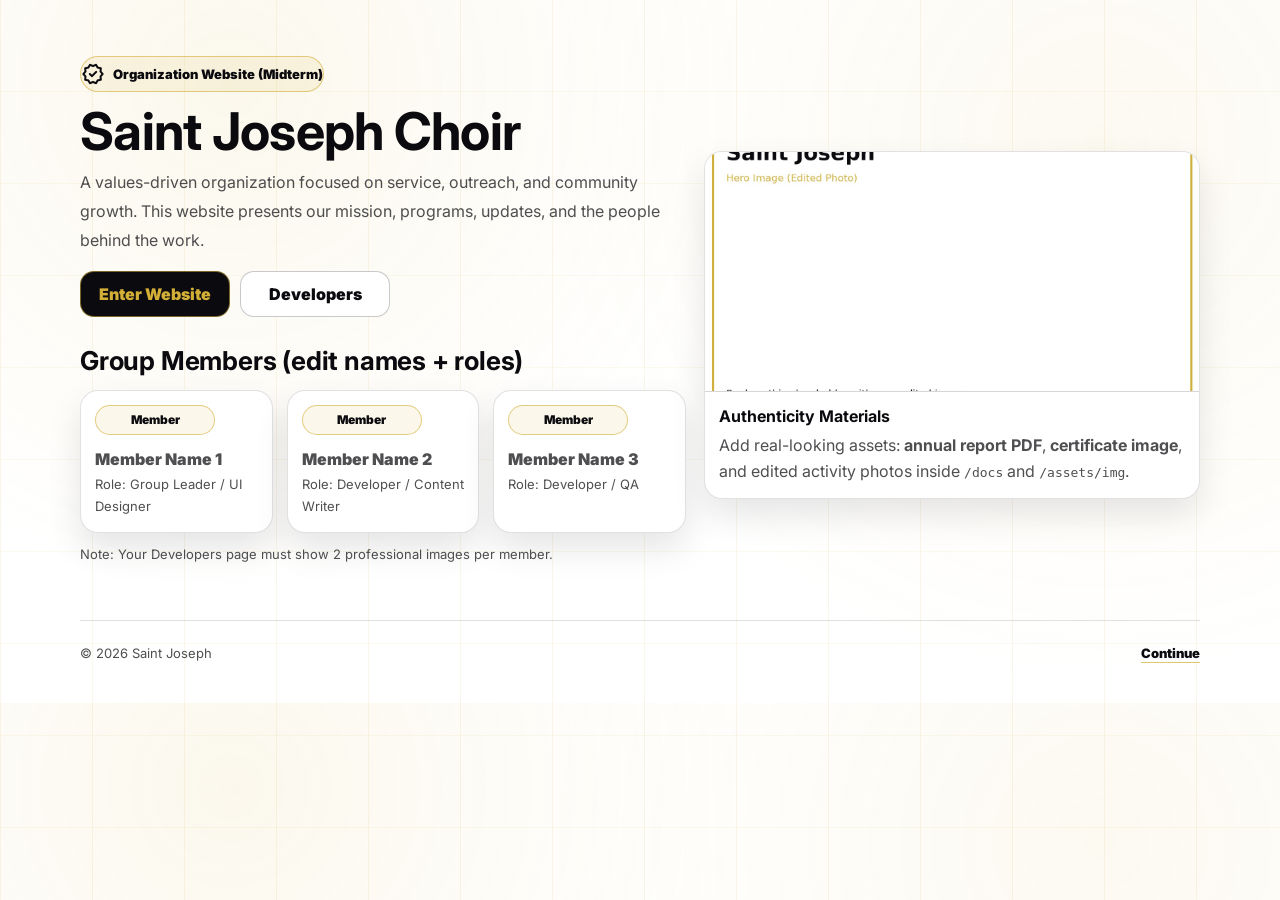
==== saint-joseph-website/index.html @ 407b4350 "Add files via upload" ====
<!doctype html>
<html lang="en">
<head>
  <meta charset="utf-8" />
  <meta name="viewport" content="width=device-width, initial-scale=1" />
  <title>Saint Joseph | Splash</title>
  <link rel="preconnect" href="https://fonts.googleapis.com">
  <link rel="preconnect" href="https://fonts.gstatic.com" crossorigin>
  <link href="https://fonts.googleapis.com/css2?family=Inter:wght@400;600;700;800;900&display=swap" rel="stylesheet">
  <link rel="stylesheet" href="https://fonts.googleapis.com/css2?family=Material+Symbols+Rounded:opsz,wght,FILL,GRAD@24,700,0,0">
  <link rel="stylesheet" href="assets/css/styles.css" />
</head>
<body class="bg">
  <a class="skip-link" href="#main">Skip to content</a>
<main id="main" class="container hero" aria-label="Splash">
    <div class="hero-grid">
      <section>
        <div class="kicker">
          <span class="material-symbols-rounded ico" aria-hidden="true">verified</span>
          Organization Website (Midterm)
        </div>

        <h1>Saint Joseph Choir</h1>
        <p class="lead">
          A values-driven organization focused on service, outreach, and community growth.
          This website presents our mission, programs, updates, and the people behind the work.
        </p>

        <div class="actions">
          <a class="btn primary" href="home.html">Enter Website</a>
          <a class="btn ghost" href="developers/index.html">Developers</a>
        </div>

        <section class="section">
          <h2>Group Members (edit names + roles)</h2>

          <div class="cards">
            <article class="card">
              <div class="card-inner">
                <div class="pill">Member</div>
                <p class="card-title">Member Name 1</p>
                <p class="small">Role: Group Leader / UI Designer</p>
              </div>
            </article>

            <article class="card">
              <div class="card-inner">
                <div class="pill">Member</div>
                <p class="card-title">Member Name 2</p>
                <p class="small">Role: Developer / Content Writer</p>
              </div>
            </article>

            <article class="card">
              <div class="card-inner">
                <div class="pill">Member</div>
                <p class="card-title">Member Name 3</p>
                <p class="small">Role: Developer / QA</p>
              </div>
            </article>
          </div>

          <p class="small" style="margin-top:10px;">
            Note: Your Developers page must show 2 professional images per member.
          </p>
        </section>
      </section>

      <aside class="panel" aria-label="Authenticity preview">
        <div class="panel-thumb">
          <img src="assets/img/hero.jpg" alt="Saint Joseph community service highlight photo">
        </div>
        <div class="panel-body">
          <strong>Authenticity Materials</strong>
          <p>
            Add real-looking assets: <b>annual report PDF</b>, <b>certificate image</b>,
            and edited activity photos inside <code>/docs</code> and <code>/assets/img</code>.
          </p>
        </div>
      </aside>
    </div>

    <footer class="footer">
      <div class="container footer-inner">
        <span>© <span id="y"></span> Saint Joseph</span>
        <a href="home.html">Continue</a>
      </div>
    </footer>
  </main>

  <script>document.getElementById('y').textContent = new Date().getFullYear();</script>
</body>
</html>
---- saint-joseph-website/assets/css/styles.css ----
/* White / Black / Gold — NO padding used */
:root{
  --white:#ffffff;
  --black:#0B0B0F;
  --gold:#D4AF37;

  --text:#0B0B0F;
  --muted: rgba(11,11,15,.72);

  --line: rgba(11,11,15,.12);
  --soft: rgba(11,11,15,.06);

  --shadow: 0 16px 34px rgba(11,11,15,.10);
  --radius: 18px;

  --wrap: min(1120px, 92vw);
}

*{ box-sizing:border-box }
html{ scroll-behavior:smooth }
body{
  margin:0;
  font-family: "Inter", system-ui, -apple-system, Segoe UI, Roboto, Arial, sans-serif;
  background:#fff;
  color:var(--text);
}

/* Clean, subtle gold grid (vector-ish) */
.bg{
  background:
    linear-gradient(90deg, rgba(212,175,55,.10) 1px, transparent 1px) 0 0 / 92px 92px,
    linear-gradient(0deg, rgba(212,175,55,.07) 1px, transparent 1px) 0 0 / 92px 92px,
    radial-gradient(circle at 18% 12%, rgba(212,175,55,.09), transparent 42%),
    radial-gradient(circle at 86% 20%, rgba(212,175,55,.07), transparent 45%),
    #fff;
}

a{ color:inherit; text-decoration:none }
img{ max-width:100%; display:block }

.container{ width:var(--wrap); margin:0 auto }

/* Accessibility */
.skip-link{
  position:absolute;
  left:-999px; top:auto;
  width:1px; height:1px;
  overflow:hidden;
}
.skip-link:focus{
  left:12px; top:12px;
  width:auto; height:auto;
  background:#fff;
  border:2px solid var(--gold);
  border-radius:12px;
  margin:0;
}

/* NAV */
.nav{
  position:sticky;
  top:0;
  z-index:50;
  background:rgba(255,255,255,.92);
  backdrop-filter: blur(10px);
  border-bottom:1px solid var(--line);
}
.nav-inner{
  display:flex;
  align-items:center;
  justify-content:space-between;
  min-height:64px;
}
.brand{
  display:flex;
  align-items:center;
  gap:10px;
  margin:10px 0;
}
.logo-badge{
  width:40px; height:40px;
  border-radius:14px;
  background:var(--black);
  color:var(--gold);
  display:grid; place-items:center;
  box-shadow:var(--shadow);
  font-weight:900;
  letter-spacing:.5px;
}
.brand-text{ line-height:1.05 }
.brand-title{ font-weight:900 }
.brand-sub{ font-size:12px; color:var(--muted); font-weight:700; margin-top:2px }

.nav-links{
  display:flex;
  gap:10px;
  align-items:center;
}
.nav-links a{
  display:inline-grid;
  place-items:center;
  min-height:40px;
  border-radius:12px;
  border:1px solid transparent;
  font-weight:800;
  color:rgba(11,11,15,.88);
  margin:10px 0;
}
.nav-links a:not(.nav-cta){ width:max-content }
.nav-links a:hover{ background:var(--soft) }
.nav-links a.active{
  border-color:rgba(212,175,55,.55);
  background:rgba(212,175,55,.12);
}

.nav-cta{
  background:var(--black);
  color:var(--gold) !important;
  border:1px solid rgba(212,175,55,.55) !important;
  box-shadow:var(--shadow);
  min-width:96px;
}

/* Hamburger */
.hamburger{
  display:none;
  background:#fff;
  border:1px solid var(--line);
  border-radius:12px;
  width:44px; height:44px;
  margin:10px 0;
}
.hamburger span{
  display:block;
  width:22px; height:2px;
  background:var(--black);
  margin:4px auto;
}

.mobile-panel{
  display:none;
  margin:0 0 12px 0;
}
.mobile-panel a{
  display:grid;
  place-items:center start;
  min-height:44px;
  border-radius:12px;
  border:1px solid var(--line);
  background:#fff;
  margin:8px 0;
  font-weight:850;
}
.mobile-panel a.active{
  border-color:rgba(212,175,55,.55);
  background:rgba(212,175,55,.12);
}
.mobile-panel.show{ display:block }

@media (max-width: 920px){
  .nav-links{ display:none }
  .hamburger{ display:block }
}

/* HERO */
.hero{
  margin:56px auto 18px auto;
}
.hero-grid{
  display:grid;
  grid-template-columns: 1.1fr .9fr;
  gap:18px;
  align-items:center;
}
@media (max-width: 920px){
  .hero-grid{ grid-template-columns:1fr }
}

.kicker{
  display:inline-flex;
  align-items:center;
  gap:8px;
  border:1px solid rgba(212,175,55,.6);
  background:rgba(212,175,55,.10);
  border-radius:999px;
  min-height:36px;
  font-weight:900;
  font-size:13px;
}
.kicker .ico{ color:var(--black) }

h1{
  margin:12px 0 8px 0;
  font-size: clamp(34px, 4.4vw, 52px);
  line-height:1.08;
  letter-spacing:-.7px;
}
.lead{
  margin:0;
  color:var(--muted);
  font-size:16px;
  line-height:1.8;
}

/* Buttons without padding (use min-height + line-height + width) */
.actions{
  display:flex;
  flex-wrap:wrap;
  gap:10px;
  margin-top:16px;
}
.btn{
  display:inline-grid;
  place-items:center;
  min-height:44px;
  border-radius:14px;
  border:1px solid var(--line);
  background:#fff;
  font-weight:900;
  min-width:150px;
  line-height:44px;
}
.btn.primary{
  background:var(--black);
  color:var(--gold);
  border-color:rgba(212,175,55,.55);
}
.btn.ghost{
  background:#fff;
  color:var(--black);
  border-color:rgba(11,11,15,.22);
}
.btn:hover{ transform: translateY(-1px) }
.btn:active{ transform: translateY(0px) }

/* Panel */
.panel{
  background:#fff;
  border:1px solid var(--line);
  border-radius:var(--radius);
  box-shadow:var(--shadow);
  overflow:hidden;
}
.panel-thumb{
  height:240px;
  background:#f3f4f6;
  border-bottom:1px solid var(--line);
}
.panel-thumb img{ width:100%; height:100%; object-fit:cover }
.panel-body{ margin:14px }
.panel-body strong{ display:block; margin-bottom:6px }
.panel-body p{ margin:0; color:var(--muted); line-height:1.65 }

/* Sections */
.section{
  margin:28px auto;
}
.section h2{
  margin:0 0 10px 0;
  font-size:26px;
  letter-spacing:-.2px;
}
.section p{ margin:0; color:var(--muted); line-height:1.75 }

.cards{
  margin-top:14px;
  display:grid;
  grid-template-columns: repeat(3, 1fr);
  gap:14px;
}
@media (max-width: 920px){ .cards{ grid-template-columns:1fr } }

.card{
  background:#fff;
  border:1px solid var(--line);
  border-radius:var(--radius);
  box-shadow:var(--shadow);
  margin:0;
}
.card-inner{ margin:14px }
.card-title{ font-weight:950; margin:0 0 6px 0 }
.small{ font-size:13px; color:var(--muted); line-height:1.65; margin:0 }

.pill{
  display:inline-grid;
  place-items:center;
  min-height:28px;
  border-radius:999px;
  border:1px solid rgba(212,175,55,.6);
  background:rgba(212,175,55,.10);
  font-weight:900;
  font-size:12px;
  min-width:120px;
  line-height:28px;
  margin-bottom:10px;
}

.grid-2{
  display:grid;
  grid-template-columns: 1fr 1fr;
  gap:14px;
  margin-top:14px;
}
@media (max-width: 920px){
  .grid-2{ grid-template-columns:1fr }
}

/* People */
.people{
  margin-top:14px;
  display:grid;
  grid-template-columns: repeat(4, 1fr);
  gap:14px;
}
@media (max-width: 1100px){ .people{ grid-template-columns: repeat(2, 1fr) } }
@media (max-width: 520px){ .people{ grid-template-columns: 1fr } }

.person{
  background:#fff;
  border:1px solid var(--line);
  border-radius:var(--radius);
  box-shadow:var(--shadow);
  overflow:hidden;
}
.person img{ width:100%; height:170px; object-fit:cover }
.person-info{ margin:12px 14px 14px 14px }
.person-info strong{ display:block }
.person-info span{ display:block; color:var(--muted); font-size:13px; margin-top:2px }

/* Footer */
.footer{
  border-top:1px solid var(--line);
  margin-top:26px;
  margin-bottom:18px;
}
.footer-inner{
  min-height:64px;
  display:flex;
  align-items:center;
  justify-content:space-between;
  gap:12px;
  color:var(--muted);
  font-size:13px;
}
.footer a{
  color:var(--black);
  font-weight:950;
  text-decoration: underline;
  text-decoration-color: rgba(212,175,55,.7);
  text-underline-offset: 4px;
}
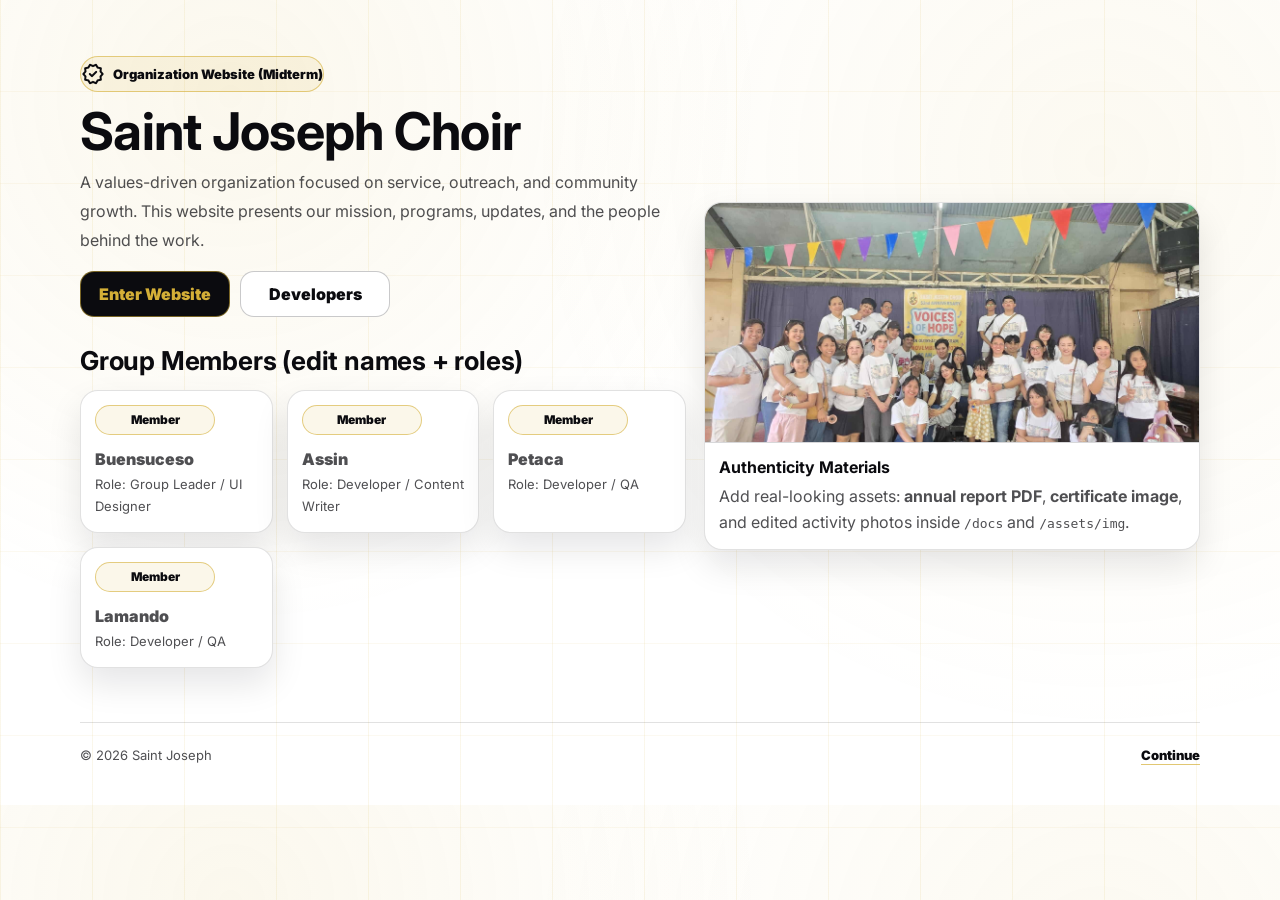
==== commit e784ba02: "Removed notes on the website pages. Added Member Names. Added 2/4 member pictures in dev page. Need:" ====
--- a/saint-joseph-website/index.html
+++ b/saint-joseph-website/index.html
@@ -38,7 +38,7 @@
             <article class="card">
               <div class="card-inner">
                 <div class="pill">Member</div>
-                <p class="card-title">Member Name 1</p>
+                <p class="card-title">Buensuceso</p>
                 <p class="small">Role: Group Leader / UI Designer</p>
               </div>
             </article>
@@ -46,7 +46,7 @@
             <article class="card">
               <div class="card-inner">
                 <div class="pill">Member</div>
-                <p class="card-title">Member Name 2</p>
+                <p class="card-title">Assin</p>
                 <p class="small">Role: Developer / Content Writer</p>
               </div>
             </article>
@@ -54,21 +54,26 @@
             <article class="card">
               <div class="card-inner">
                 <div class="pill">Member</div>
-                <p class="card-title">Member Name 3</p>
+                <p class="card-title">Petaca</p>
+                <p class="small">Role: Developer / QA</p>
+              </div>
+            </article>
+
+            <article class="card">
+              <div class="card-inner">
+                <div class="pill">Member</div>
+                <p class="card-title">Lamando</p>
                 <p class="small">Role: Developer / QA</p>
               </div>
             </article>
           </div>
 
-          <p class="small" style="margin-top:10px;">
-            Note: Your Developers page must show 2 professional images per member.
-          </p>
         </section>
       </section>
 
       <aside class="panel" aria-label="Authenticity preview">
         <div class="panel-thumb">
-          <img src="assets/img/hero.jpg" alt="Saint Joseph community service highlight photo">
+          <img src="assets/img/IMG_7603.JPG" alt="Saint Joseph community service highlight photo">
         </div>
         <div class="panel-body">
           <strong>Authenticity Materials</strong>
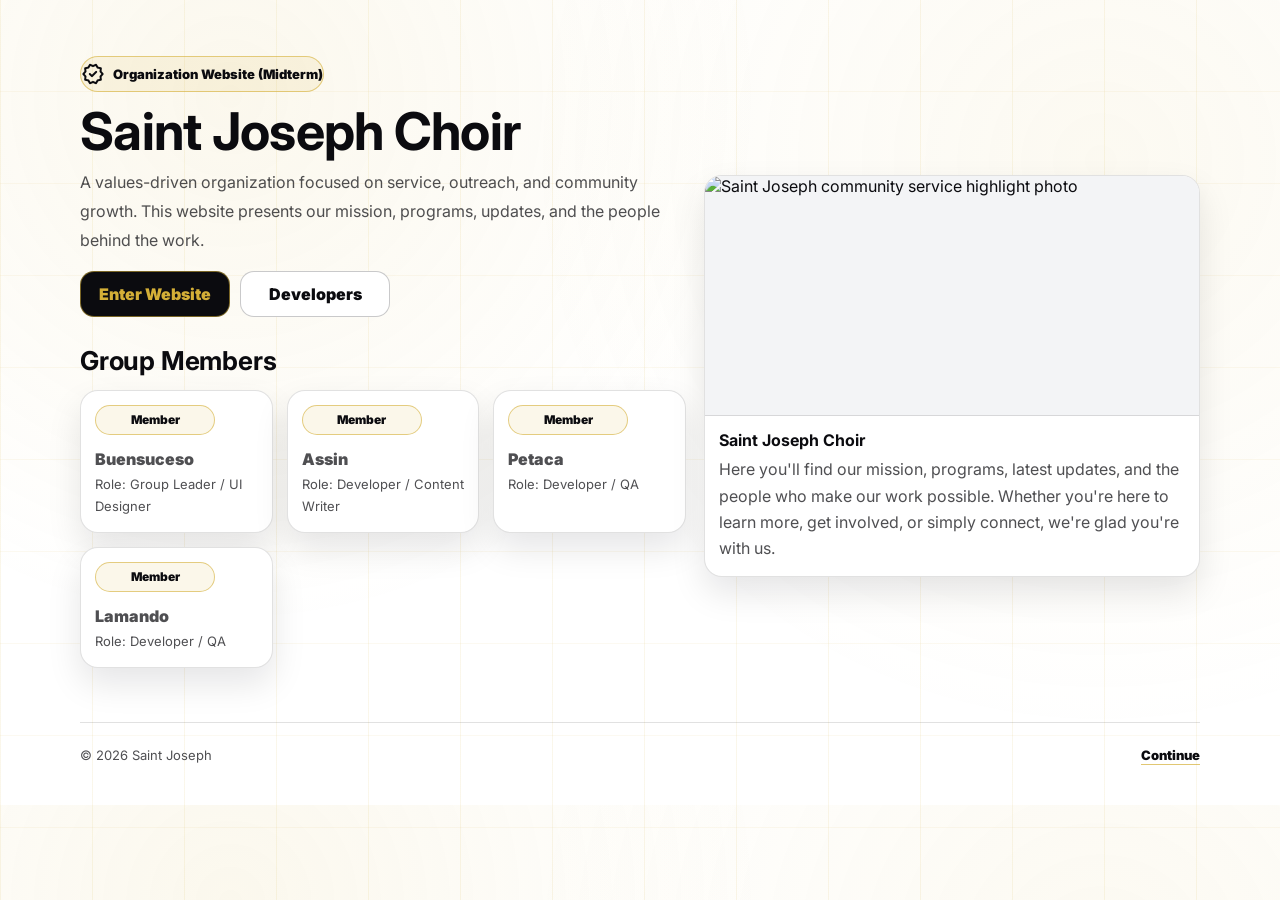
==== commit 1c321b82: "inaayos yung sa index and naglagay din ako ng image sa loob niyan" ====
--- a/saint-joseph-website/index.html
+++ b/saint-joseph-website/index.html
@@ -32,7 +32,7 @@
         </div>
 
         <section class="section">
-          <h2>Group Members (edit names + roles)</h2>
+          <h2>Group Members</h2>
 
           <div class="cards">
             <article class="card">
@@ -73,13 +73,14 @@
 
       <aside class="panel" aria-label="Authenticity preview">
         <div class="panel-thumb">
-          <img src="assets/img/IMG_7603.JPG" alt="Saint Joseph community service highlight photo">
+          <img src="assets/img/Saint-joseph-church.jpg" alt="Saint Joseph community service highlight photo">
         </div>
         <div class="panel-body">
-          <strong>Authenticity Materials</strong>
+          <strong>Saint Joseph Choir</strong>
           <p>
-            Add real-looking assets: <b>annual report PDF</b>, <b>certificate image</b>,
-            and edited activity photos inside <code>/docs</code> and <code>/assets/img</code>.
+            Here you'll find our mission, programs, latest updates,
+            and the people who make our work possible. Whether you're here to
+            learn more, get involved, or simply connect, we're glad you're with us.
           </p>
         </div>
       </aside>
